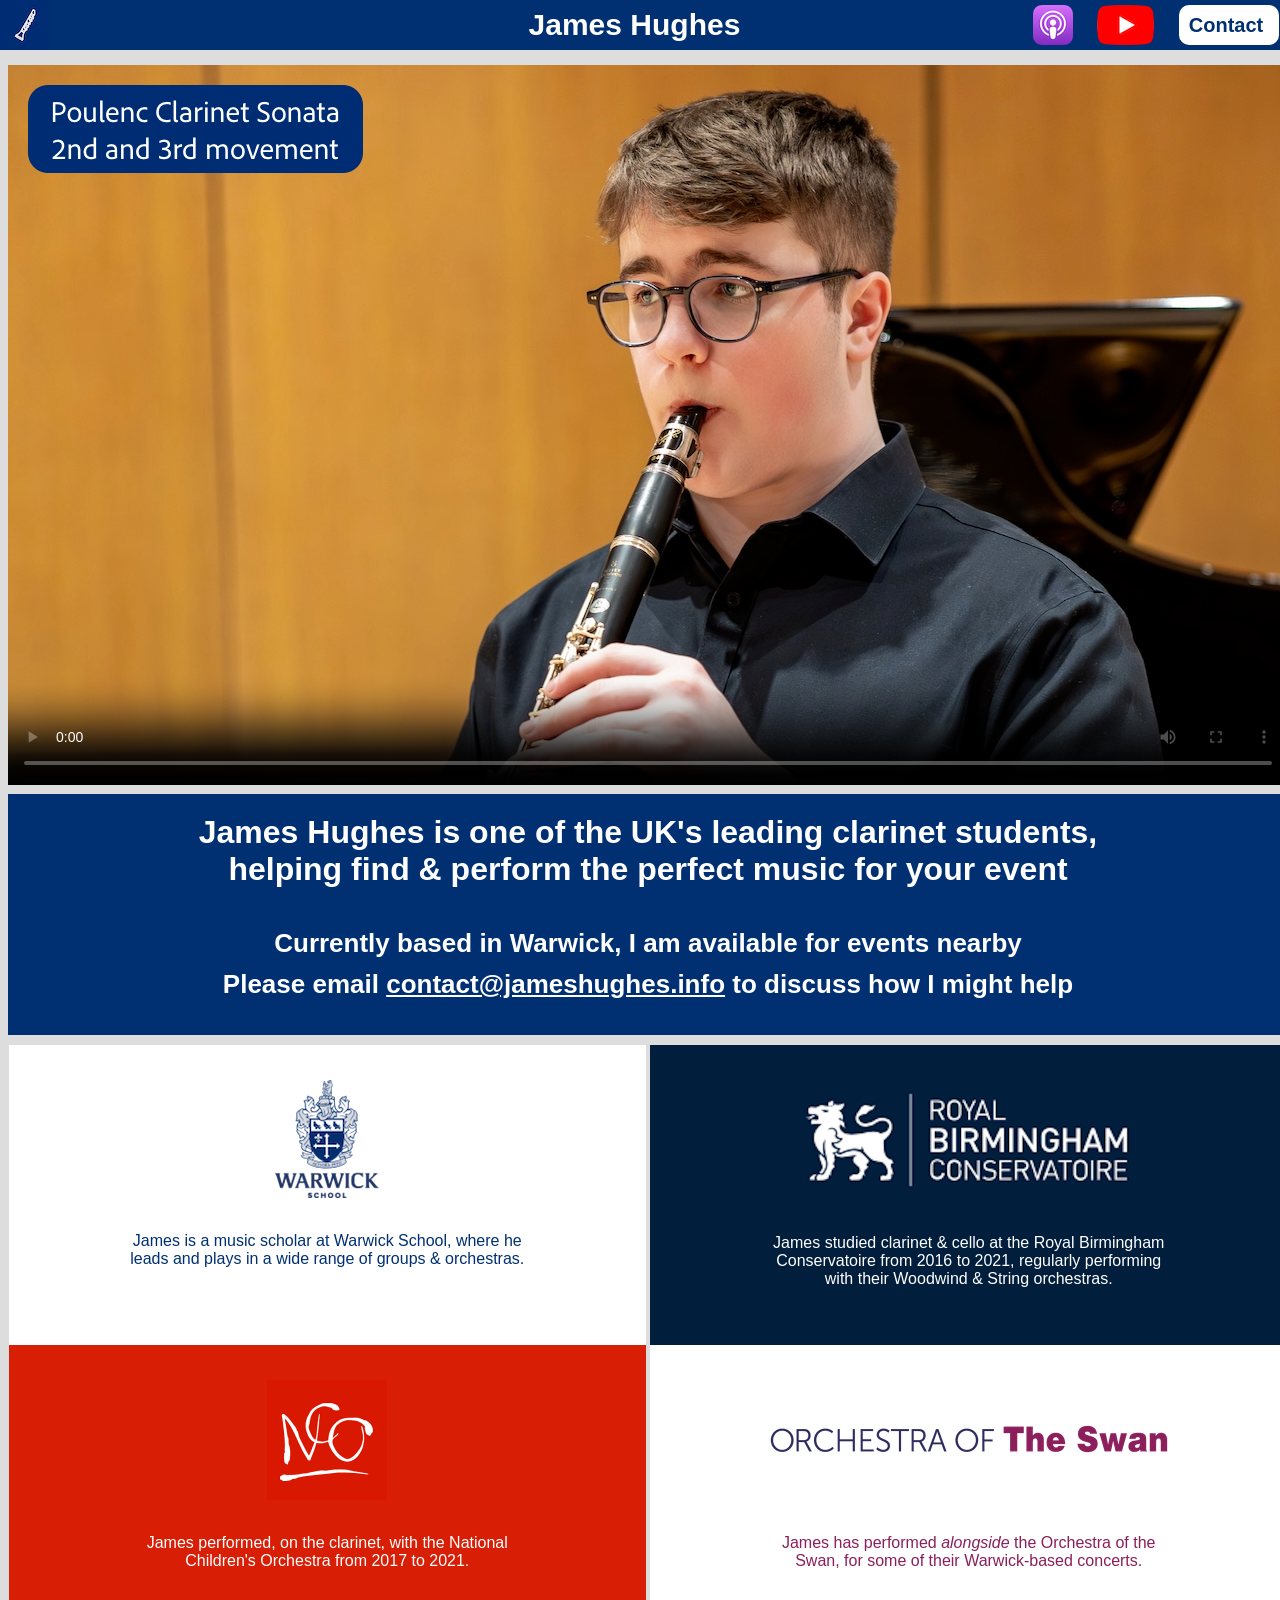
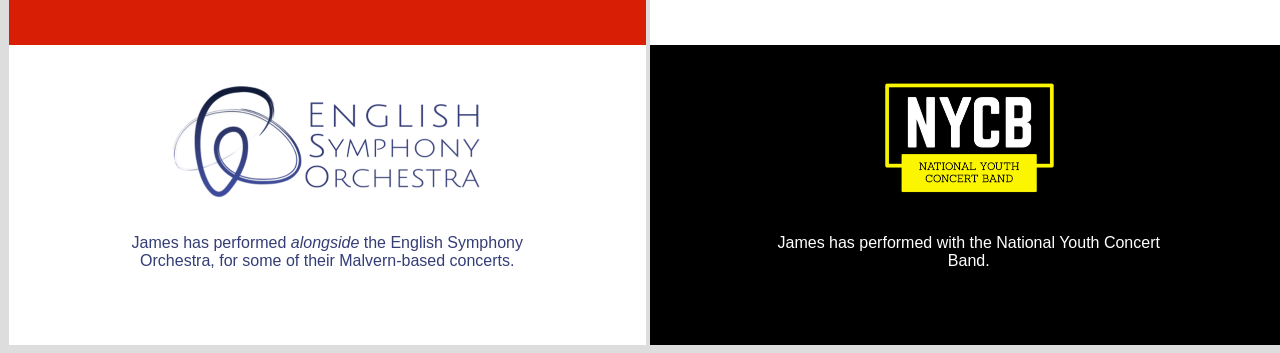
==== index.html @ 6728bf2e "Update index.html" ====
<!DOCTYPE html>
<html xmlns="http://www.w3.org/1999/xhtml" xml:lang="en-GB" lang="en-GB">
  <head>
    <link rel="stylesheet" href="css/base.css" type="text/css" />
    <meta name="apple-itunes-app" content="app-id=1554650100" />
    <meta name="apple-mobile-web-app-capable" content="yes" />
    <meta name="apple-mobile-web-app-status-bar-style" content="black" />
    <meta name="description"content="James Hughes is one of the UK's leading clarinet students, helping find & perform the perfect music for your event" />
    <meta name="keywords" content="clarinet player warwick, clarinet warwick, clarinettist warwick, james hughes" />
    <meta http-equiv="content-type" content="text/html; charset=utf-8" />
    <meta name="Author" content="James Hughes" />
    <meta name="viewport" content="width=1300" />
    <meta property="og:description" content="James Hughes is one of the UK's leading clarinet students, helping find & perform the perfect music for your event" />
    <meta property="og:image" content="https://www.jameshughes.info/images/artwork.png" />
    <meta property="og:site_name" content="James Hughes" />
    <meta property="og:title" content="James Hughes" />
    <meta property="og:url" content="https://www.jameshughes.info/" />
    <title>James Hughes: Warwick-based Clarinettist</title>
  </head>
  <body class="hero">
    <nav>
      <div>
        <a class="logo" href="/" title="Home">James Hughes</a>
        <h2>James Hughes</h2>
        <a class="podcast" href="https://podcasts.apple.com/gb/podcast/james-hughes-music/id1554650100" title="Podcast">Podcast</a>
        <a class="youtube" href="https://www.youtube.com/@JamesClarinet" title="See more videos...">YouTube</a>
        <a class="contact" href="mailto:contact@jameshughes.info" title="Contact via email...">Contact</a>
      </div>
    </nav>
    <main>
      <section class="strapline hero">
        <video width="1280" height="720" controls preload="metadata" poster="images/poster.png">
          <source src="videos/poulenc-fp184.m4v" type="video/mp4" />
        </video>
        <h1>James Hughes is one of the UK's leading clarinet students,<br />helping find & perform the perfect music for your event</h1>
        <h2 class="location">Currently based in Warwick, I am available for events nearby</h2>
        <h2 class="email">Please email <a href="mailto:contact@jameshughes.info" title="Contact via email">contact@jameshughes.info</a> to discuss how I might help</h2>
      </section>
      <section id="about">
        <ul>
          <li class="ws">
            <a href="https://www.warwickschool.org/" title="Warwick School">
              <img src="images/ws.png" width="104" height="118" alt="Warwick School" />
              <span>James is a music scholar at Warwick School, where he leads and plays in a wide range of groups &amp; orchestras.</span>
            </a>
          </li>
          <li class="rbc">
            <a href="https://www.bcu.ac.uk/conservatoire/music/juniors" title="Royal Birmingham Conservatoire">
              <img src="images/rbc-240.png" width="345" height="120" alt="Royal Birmingham Conservatoire" />
              <span>James studied clarinet &amp; cello at the Royal Birmingham Conservatoire from 2016 to 2021, regularly performing with their Woodwind &amp; String orchestras.</span>
            </a>
          </li>
          <li class="nco">
            <a href="https://www.nco.org.uk/" title="National Children's Orchestra">
              <img src="images/nco-240.png" width="120" height="120" alt="National Children's Orchestra" />
              <span>James performed, on the clarinet, with the National Children's Orchestra from 2017 to 2021.</span>
            </a>
          </li>
          <li class="oots">
            <a href="https://orchestraoftheswan.org/" title="Orchestra of the Swan">
              <img src="images/oots-240.png" width="400" height="120" alt="Orchestra of the Swan" />
              <span>James has performed <em>alongside</em> the Orchestra of the Swan, for some of their Warwick-based concerts.</span>
            </a>
          </li>
          <li class="eso">
            <a href="https://www.eso.co.uk/" title="English Symphony Orchestra">
              <img src="images/eso-240.png" width="320" height="120" alt="English Symphony Orchestra" />
              <span>James has performed <em>alongside</em> the English Symphony Orchestra, for some of their Malvern-based concerts.</span>
            </a>
          </li>
          <li class="nycb">
            <a href="https://www.nycb.co.uk/" title="National Youth Concert Band">
              <img src="images/nycb.png" width="214" height="120" alt="National Youth Concert Band" />
              <span>James has performed with the National Youth Concert Band.</span>
            </a>
          </li>
        </ul>
      </section>
    </main>
  </body>
</html>
---- css/base.css ----
body { background-color: #ddd; font-family: "Helvetica", "Helvetica Neue", "Arial", sans-serif; font-size: 16px; }
nav { background-color: #003072; display: block; height: 50px; line-height: 20px; position: absolute; top: 0; left: 0; width: 100%; }
nav a { display: inline-block; font-size: 20px; height: 20px; text-decoration: none; vertical-align: middle; }
nav a.logo { background-image: url(../images/clarinet-h1.png); background-position: center center; background-repeat: no-repeat; background-size: 50px 50px; height: 50px; margin: 0 430px 0 0; overflow: hidden; text-indent: 100%; white-space: nowrap; width: 50px; }
nav a.podcast { background-image: url(../images/podcast.png); background-position: center center; background-repeat: no-repeat; background-size: 40px 40px; height: 40px; margin: 0 20px 0 0; overflow: hidden; text-indent: 100%; white-space: nowrap; width: 40px; }
nav a.youtube { background-image: url(../images/youtube.png); background-position: center center; background-repeat: no-repeat; background-size: 57px 40px; height: 40px; margin: 0 20px 0 0; overflow: hidden; text-indent: 100%; white-space: nowrap; width: 57px; }
nav a.contact { background-color: #fff; border-radius: 10px; color: #003072; font-weight: bold; margin: 0 0; padding: 10px; width: 80px; }
nav h2 { color: #fff; display: inline-block; font-size: 30px; font-weight: bold; line-height: 40px; margin: 0 244px 0 0; text-align: center; vertical-align: middle; width: 300px; }
nav div { margin: 0 auto; width: 1280px; }
section { margin: 0 auto; width: 1280px; }
section video { margin: 5px 0; }
section.strapline { color: #fff; margin: 0 auto; padding: 25px 0 10px; text-align: center; width: 1280px; }
section.strapline h1 { background-color: #003072; font-size: 32px; margin: 0 auto; padding: 20px 0; }
section.strapline h2.location { background-color: #003072; font-size: 26px; margin: 0 auto; padding: 20px 0 0; }
section.strapline h2.email { background-color: #003072; font-size: 26px; margin: 0 auto; padding: 10px 0 35px; }
section.strapline h2 a { color: #fff; }
section.hero { margin: 35px auto 0; }
ul { list-style-type: none; margin: 0; padding: 0; text-align: center; }
li { background-color: #fff; display: inline-block; margin: 0; padding: 0; vertical-align: top; }
li.rbc { background-color: #011e3c; }
li.nco { background-color: #d81e05; }
li.nycb { background-color: #000; }
li a { display: inline-block; height: 300px; width: 637px; text-align: center; text-decoration: none; }
li a img { padding: 35px 0 0 0; }
li span { color: #fff; display: block; margin: 30px auto 0; width: 400px; }
li.ws span { color: #003072; }
li.oots span { color: #8b1f5b; }
li.eso span { color: #343d76; }
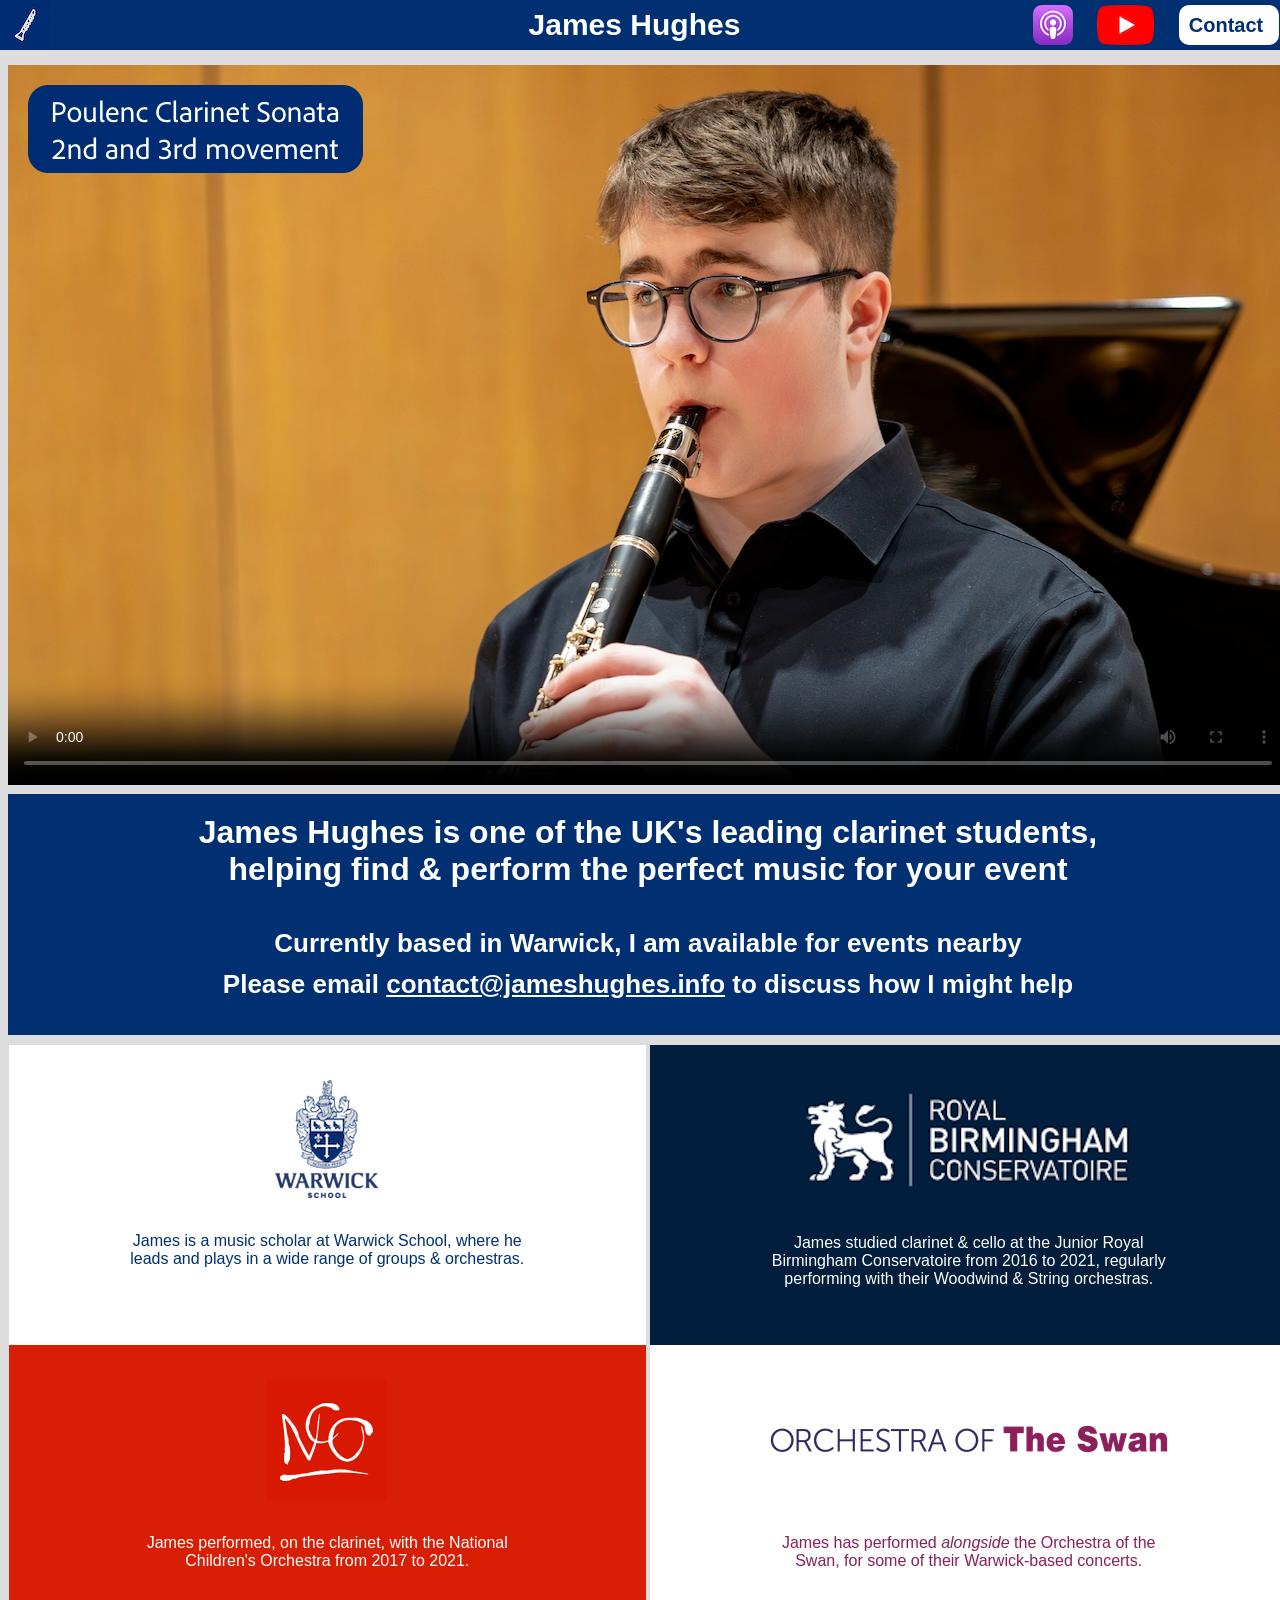
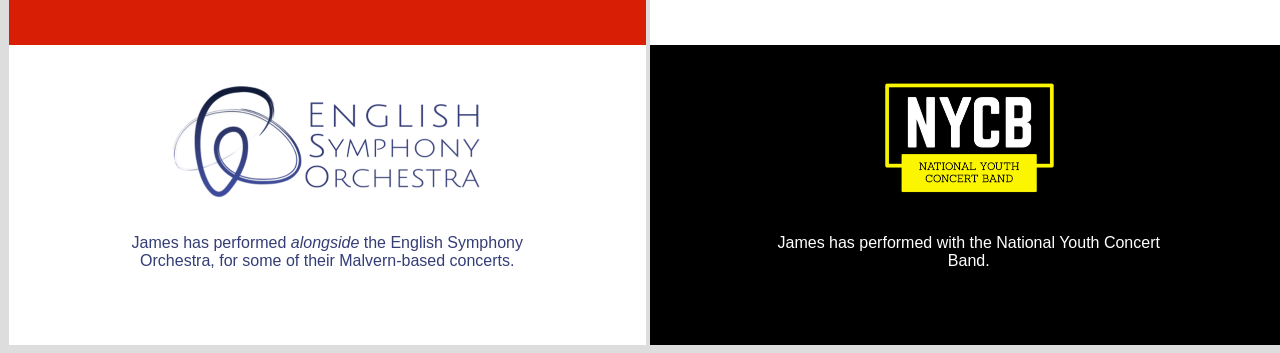
==== commit 15cd0544: "Update index.html" ====
--- a/index.html
+++ b/index.html
@@ -47,7 +47,7 @@
           <li class="rbc">
             <a href="https://www.bcu.ac.uk/conservatoire/music/juniors" title="Royal Birmingham Conservatoire">
               <img src="images/rbc-240.png" width="345" height="120" alt="Royal Birmingham Conservatoire" />
-              <span>James studied clarinet &amp; cello at the Royal Birmingham Conservatoire from 2016 to 2021, regularly performing with their Woodwind &amp; String orchestras.</span>
+              <span>James studied clarinet &amp; cello at the Junior Royal Birmingham Conservatoire from 2016 to 2021, regularly performing with their Woodwind &amp; String orchestras.</span>
             </a>
           </li>
           <li class="nco">
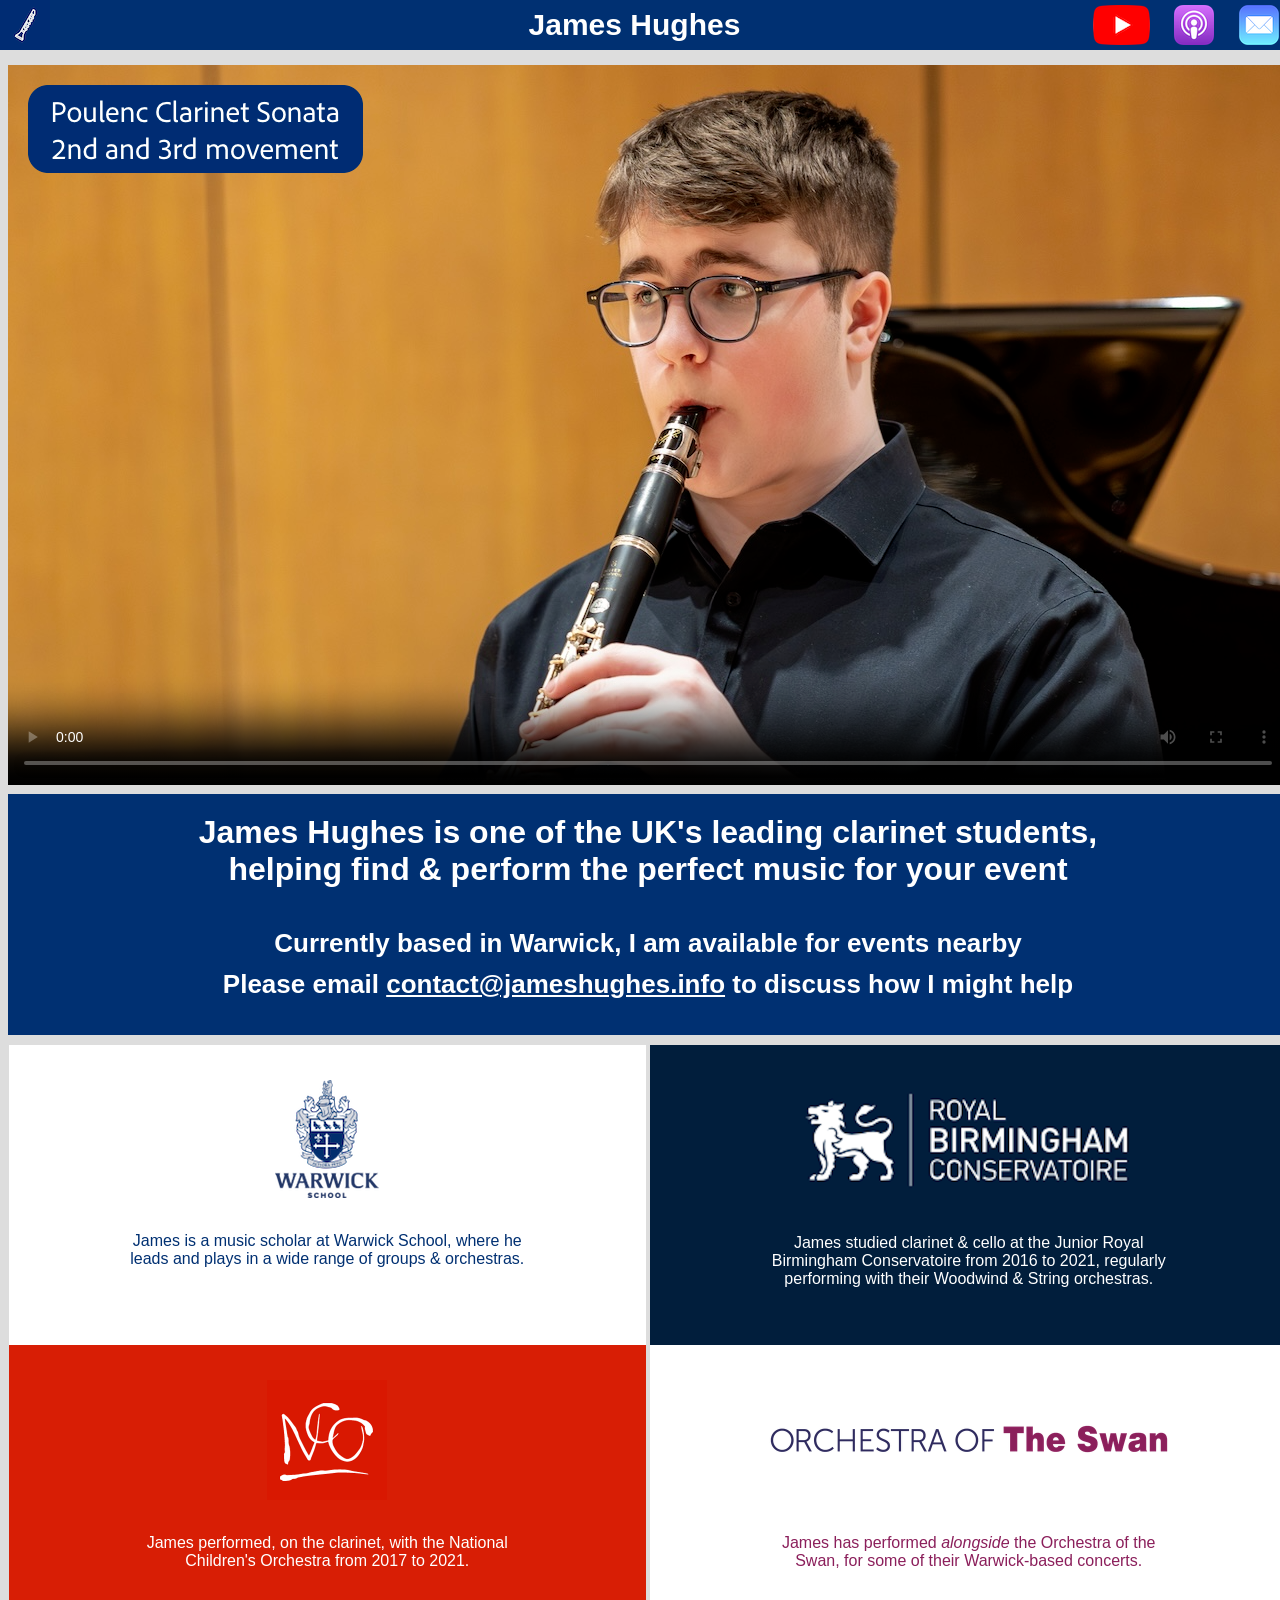
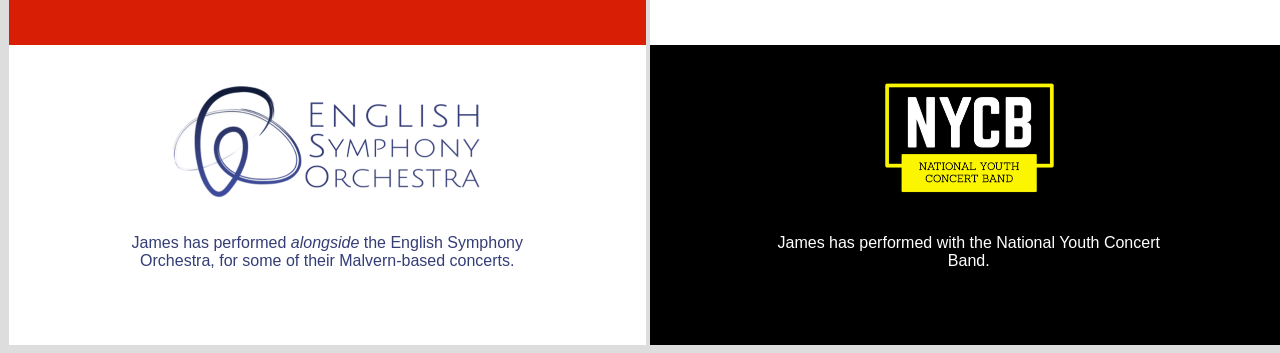
==== commit b6453afd: "Use mail icon" ====
--- a/index.html
+++ b/index.html
@@ -22,8 +22,8 @@
       <div>
         <a class="logo" href="/" title="Home">James Hughes</a>
         <h2>James Hughes</h2>
+        <a class="youtube" href="https://www.youtube.com/@JamesClarinet" title="See more videos...">YouTube</a>
         <a class="podcast" href="https://podcasts.apple.com/gb/podcast/james-hughes-music/id1554650100" title="Podcast">Podcast</a>
-        <a class="youtube" href="https://www.youtube.com/@JamesClarinet" title="See more videos...">YouTube</a>
         <a class="contact" href="mailto:contact@jameshughes.info" title="Contact via email...">Contact</a>
       </div>
     </nav>
--- a/css/base.css
+++ b/css/base.css
@@ -4,8 +4,8 @@
 nav a.logo { background-image: url(../images/clarinet-h1.png); background-position: center center; background-repeat: no-repeat; background-size: 50px 50px; height: 50px; margin: 0 430px 0 0; overflow: hidden; text-indent: 100%; white-space: nowrap; width: 50px; }
 nav a.podcast { background-image: url(../images/podcast.png); background-position: center center; background-repeat: no-repeat; background-size: 40px 40px; height: 40px; margin: 0 20px 0 0; overflow: hidden; text-indent: 100%; white-space: nowrap; width: 40px; }
 nav a.youtube { background-image: url(../images/youtube.png); background-position: center center; background-repeat: no-repeat; background-size: 57px 40px; height: 40px; margin: 0 20px 0 0; overflow: hidden; text-indent: 100%; white-space: nowrap; width: 57px; }
-nav a.contact { background-color: #fff; border-radius: 10px; color: #003072; font-weight: bold; margin: 0 0; padding: 10px; width: 80px; }
-nav h2 { color: #fff; display: inline-block; font-size: 30px; font-weight: bold; line-height: 40px; margin: 0 244px 0 0; text-align: center; vertical-align: middle; width: 300px; }
+nav a.contact { background-image: url(../images/mail.png); background-position: center center; background-repeat: no-repeat; background-size: 40px 40px; height: 40px; margin: 0 0; overflow: hidden; text-indent: 100%; white-space: nowrap; width: 40px; }
+nav h2 { color: #fff; display: inline-block; font-size: 30px; font-weight: bold; line-height: 40px; margin: 0 304px 0 0; text-align: center; vertical-align: middle; width: 300px; }
 nav div { margin: 0 auto; width: 1280px; }
 section { margin: 0 auto; width: 1280px; }
 section video { margin: 5px 0; }
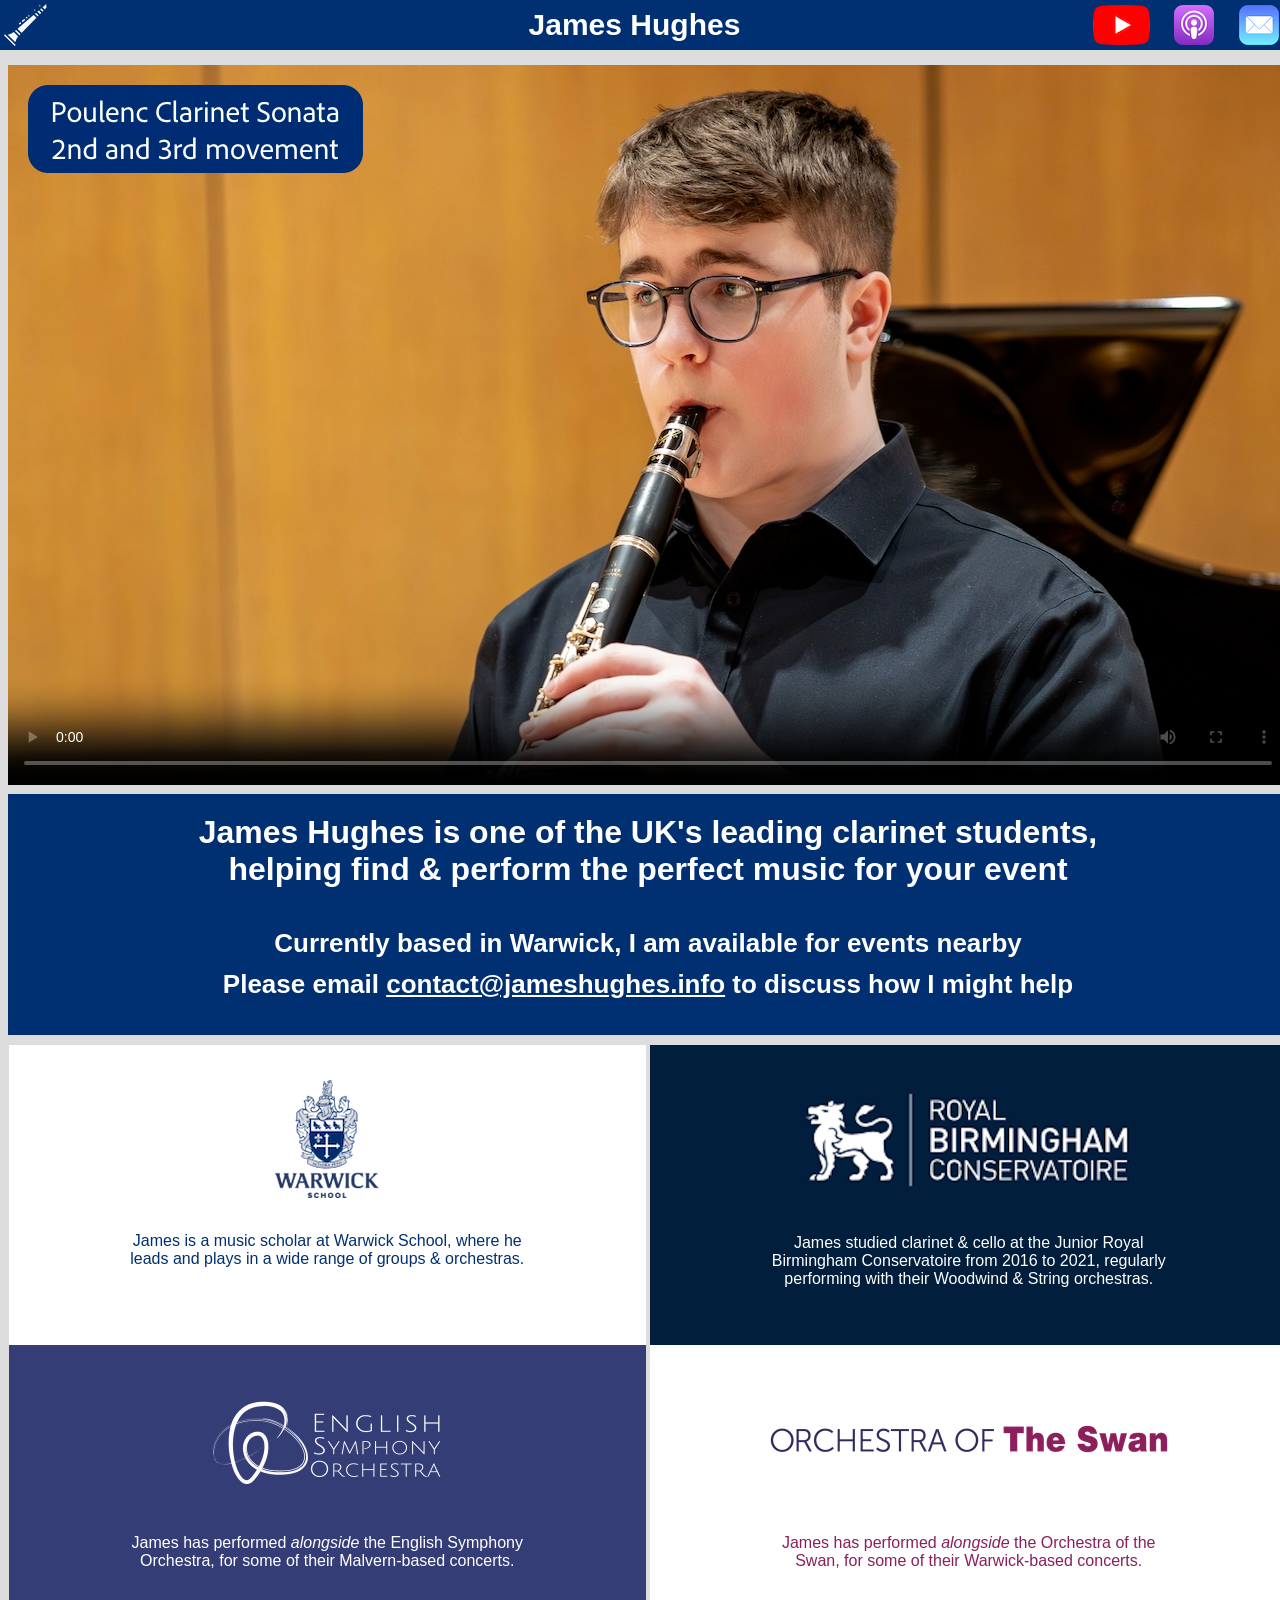
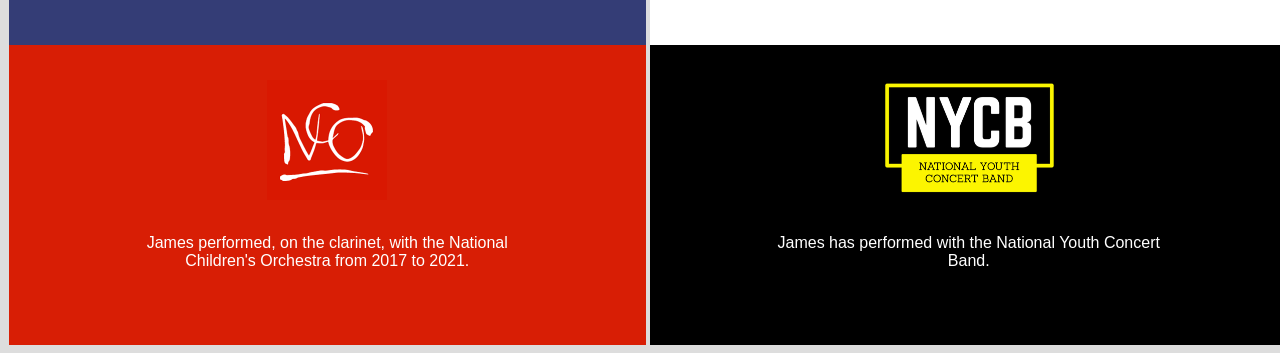
==== commit 34ee0068: "Updates" ====
--- a/index.html
+++ b/index.html
@@ -44,16 +44,24 @@
               <span>James is a music scholar at Warwick School, where he leads and plays in a wide range of groups &amp; orchestras.</span>
             </a>
           </li>
+          <!--
+          <li class="gsmd">
+            <a href="https://www.gsmd.ac.uk/study-with-guildhall/music/bmus-bachelor-of-music-honours-degree#paragraph-6361-title" title="Guildhall">
+              <img src="images/gsmd.png" width="214" height="120" alt="Guildhall" />
+              <span>James is currently reading Music, as a classical clarinettist, at the Guildhall School of Music &amp; Drama.</span>
+            </a>
+          </li>
+          -->
           <li class="rbc">
             <a href="https://www.bcu.ac.uk/conservatoire/music/juniors" title="Royal Birmingham Conservatoire">
               <img src="images/rbc-240.png" width="345" height="120" alt="Royal Birmingham Conservatoire" />
               <span>James studied clarinet &amp; cello at the Junior Royal Birmingham Conservatoire from 2016 to 2021, regularly performing with their Woodwind &amp; String orchestras.</span>
             </a>
           </li>
-          <li class="nco">
-            <a href="https://www.nco.org.uk/" title="National Children's Orchestra">
-              <img src="images/nco-240.png" width="120" height="120" alt="National Children's Orchestra" />
-              <span>James performed, on the clarinet, with the National Children's Orchestra from 2017 to 2021.</span>
+          <li class="eso">
+            <a href="https://www.eso.co.uk/" title="English Symphony Orchestra">
+              <img src="images/eso-240.png" width="238" height="120" alt="English Symphony Orchestra" />
+              <span>James has performed <em>alongside</em> the English Symphony Orchestra, for some of their Malvern-based concerts.</span>
             </a>
           </li>
           <li class="oots">
@@ -62,10 +70,10 @@
               <span>James has performed <em>alongside</em> the Orchestra of the Swan, for some of their Warwick-based concerts.</span>
             </a>
           </li>
-          <li class="eso">
-            <a href="https://www.eso.co.uk/" title="English Symphony Orchestra">
-              <img src="images/eso-240.png" width="320" height="120" alt="English Symphony Orchestra" />
-              <span>James has performed <em>alongside</em> the English Symphony Orchestra, for some of their Malvern-based concerts.</span>
+          <li class="nco">
+            <a href="https://www.nco.org.uk/" title="National Children's Orchestra">
+              <img src="images/nco-240.png" width="120" height="120" alt="National Children's Orchestra" />
+              <span>James performed, on the clarinet, with the National Children's Orchestra from 2017 to 2021.</span>
             </a>
           </li>
           <li class="nycb">
--- a/css/base.css
+++ b/css/base.css
@@ -25,4 +25,4 @@
 li span { color: #fff; display: block; margin: 30px auto 0; width: 400px; }
 li.ws span { color: #003072; }
 li.oots span { color: #8b1f5b; }
-li.eso span { color: #343d76; }
+li.eso { background-color: #343d76; }
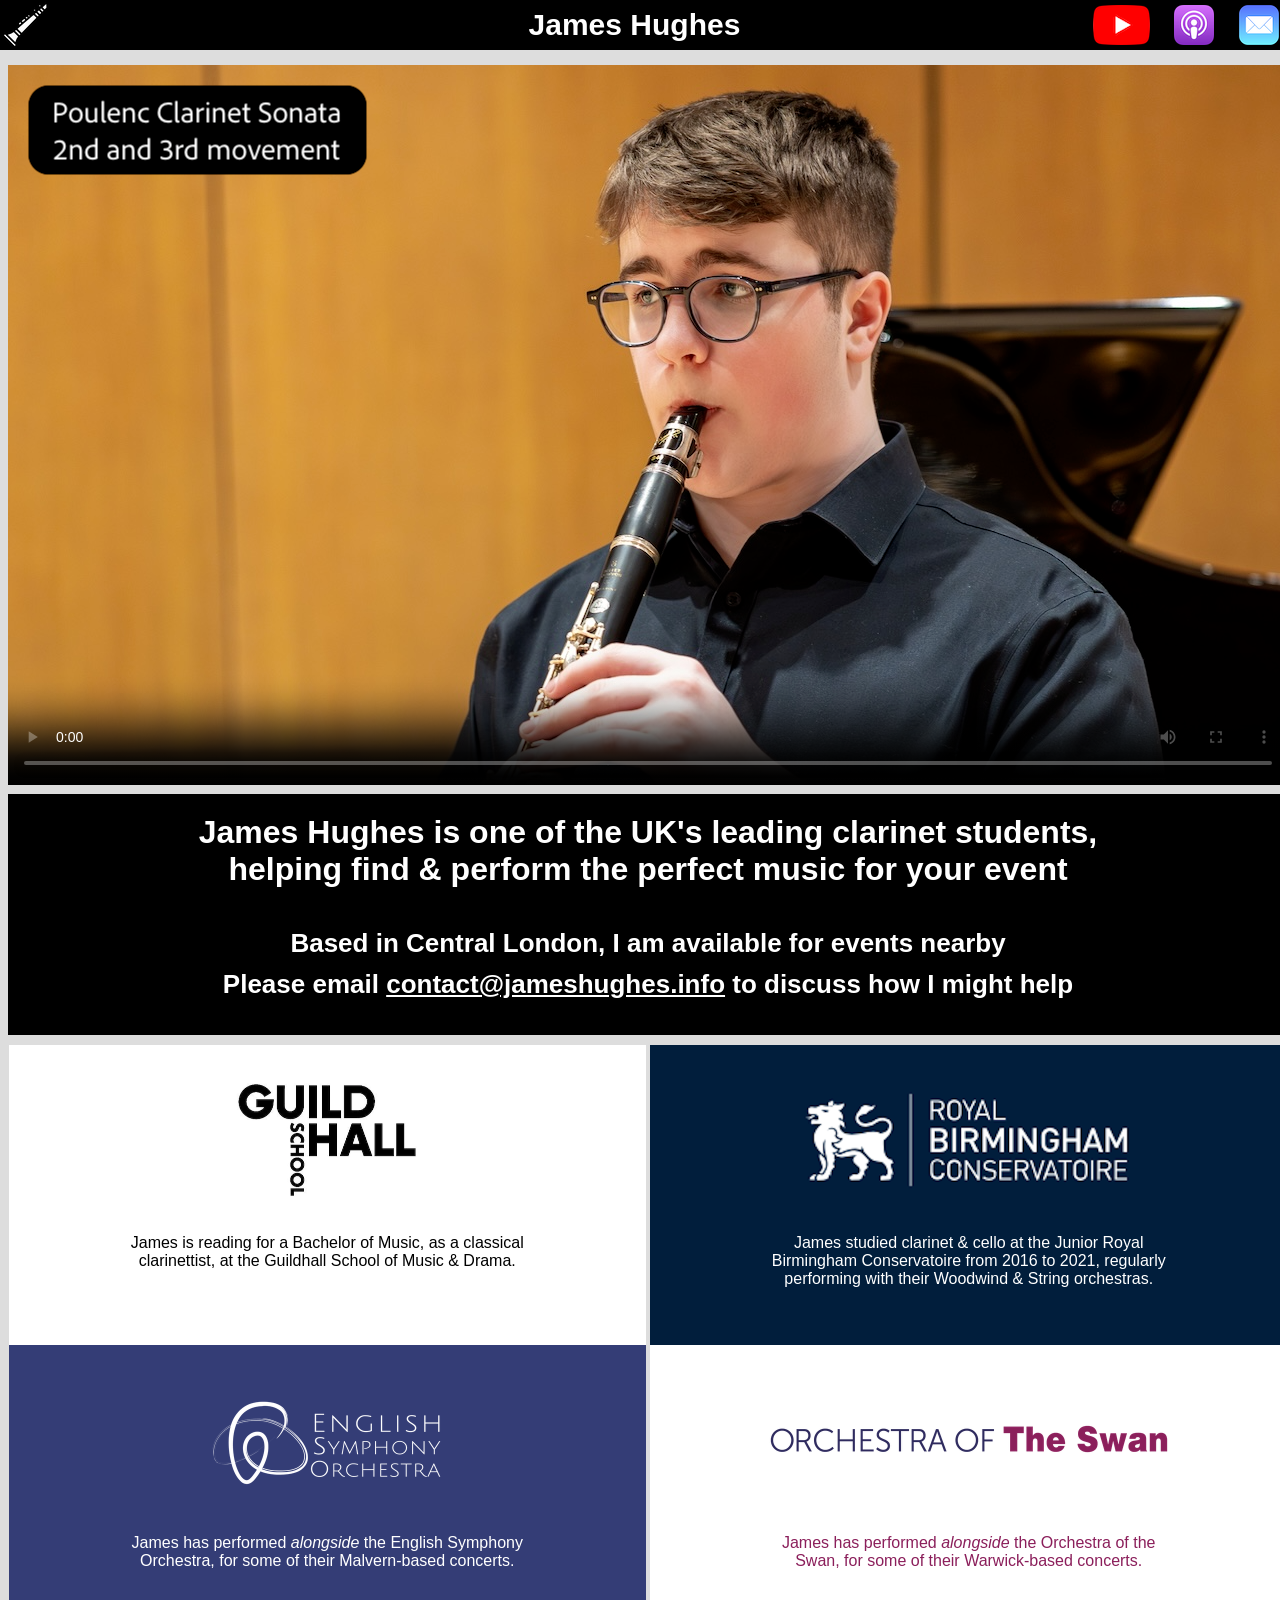
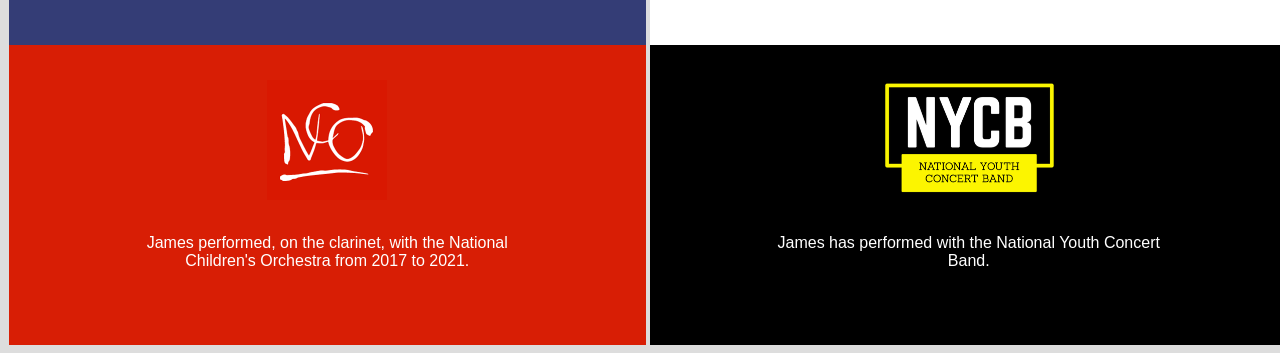
==== commit 5a262a66: "GSMD" ====
--- a/index.html
+++ b/index.html
@@ -33,25 +33,17 @@
           <source src="videos/poulenc-fp184.m4v" type="video/mp4" />
         </video>
         <h1>James Hughes is one of the UK's leading clarinet students,<br />helping find & perform the perfect music for your event</h1>
-        <h2 class="location">Currently based in Warwick, I am available for events nearby</h2>
+        <h2 class="location">Based in Central London, I am available for events nearby</h2>
         <h2 class="email">Please email <a href="mailto:contact@jameshughes.info" title="Contact via email">contact@jameshughes.info</a> to discuss how I might help</h2>
       </section>
       <section id="about">
         <ul>
-          <li class="ws">
-            <a href="https://www.warwickschool.org/" title="Warwick School">
-              <img src="images/ws.png" width="104" height="118" alt="Warwick School" />
-              <span>James is a music scholar at Warwick School, where he leads and plays in a wide range of groups &amp; orchestras.</span>
+          <li class="gsmd">
+            <a href="https://www.gsmd.ac.uk/study-with-guildhall/music/bmus-bachelor-of-music-honours-degree" title="Guildhall">
+              <img src="images/gsmd.png" width="214" height="120" alt="Guildhall" />
+              <span>James is reading for a Bachelor of Music, as a classical clarinettist, at the Guildhall School of Music &amp; Drama.</span>
             </a>
           </li>
-          <!--
-          <li class="gsmd">
-            <a href="https://www.gsmd.ac.uk/study-with-guildhall/music/bmus-bachelor-of-music-honours-degree#paragraph-6361-title" title="Guildhall">
-              <img src="images/gsmd.png" width="214" height="120" alt="Guildhall" />
-              <span>James is currently reading Music, as a classical clarinettist, at the Guildhall School of Music &amp; Drama.</span>
-            </a>
-          </li>
-          -->
           <li class="rbc">
             <a href="https://www.bcu.ac.uk/conservatoire/music/juniors" title="Royal Birmingham Conservatoire">
               <img src="images/rbc-240.png" width="345" height="120" alt="Royal Birmingham Conservatoire" />
--- a/css/base.css
+++ b/css/base.css
@@ -1,5 +1,5 @@
 body { background-color: #ddd; font-family: "Helvetica", "Helvetica Neue", "Arial", sans-serif; font-size: 16px; }
-nav { background-color: #003072; display: block; height: 50px; line-height: 20px; position: absolute; top: 0; left: 0; width: 100%; }
+nav { background-color: #000; display: block; height: 50px; line-height: 20px; position: absolute; top: 0; left: 0; width: 100%; }
 nav a { display: inline-block; font-size: 20px; height: 20px; text-decoration: none; vertical-align: middle; }
 nav a.logo { background-image: url(../images/clarinet-h1.png); background-position: center center; background-repeat: no-repeat; background-size: 50px 50px; height: 50px; margin: 0 430px 0 0; overflow: hidden; text-indent: 100%; white-space: nowrap; width: 50px; }
 nav a.podcast { background-image: url(../images/podcast.png); background-position: center center; background-repeat: no-repeat; background-size: 40px 40px; height: 40px; margin: 0 20px 0 0; overflow: hidden; text-indent: 100%; white-space: nowrap; width: 40px; }
@@ -9,10 +9,10 @@
 nav div { margin: 0 auto; width: 1280px; }
 section { margin: 0 auto; width: 1280px; }
 section video { margin: 5px 0; }
-section.strapline { color: #fff; margin: 0 auto; padding: 25px 0 10px; text-align: center; width: 1280px; }
-section.strapline h1 { background-color: #003072; font-size: 32px; margin: 0 auto; padding: 20px 0; }
-section.strapline h2.location { background-color: #003072; font-size: 26px; margin: 0 auto; padding: 20px 0 0; }
-section.strapline h2.email { background-color: #003072; font-size: 26px; margin: 0 auto; padding: 10px 0 35px; }
+section.strapline { background-color: transparent; color: #fff; margin: 0 auto; padding: 25px 0 10px; text-align: center; width: 1280px; }
+section.strapline h1 { background-color: #000; font-size: 32px; margin: 0 auto; padding: 20px 0; }
+section.strapline h2.location { background-color: #000; font-size: 26px; margin: 0 auto; padding: 20px 0 0; }
+section.strapline h2.email { background-color: #000; font-size: 26px; margin: 0 auto; padding: 10px 0 35px; }
 section.strapline h2 a { color: #fff; }
 section.hero { margin: 35px auto 0; }
 ul { list-style-type: none; margin: 0; padding: 0; text-align: center; }
@@ -23,6 +23,6 @@
 li a { display: inline-block; height: 300px; width: 637px; text-align: center; text-decoration: none; }
 li a img { padding: 35px 0 0 0; }
 li span { color: #fff; display: block; margin: 30px auto 0; width: 400px; }
-li.ws span { color: #003072; }
+li.gsmd span { color: #000; }
 li.oots span { color: #8b1f5b; }
 li.eso { background-color: #343d76; }
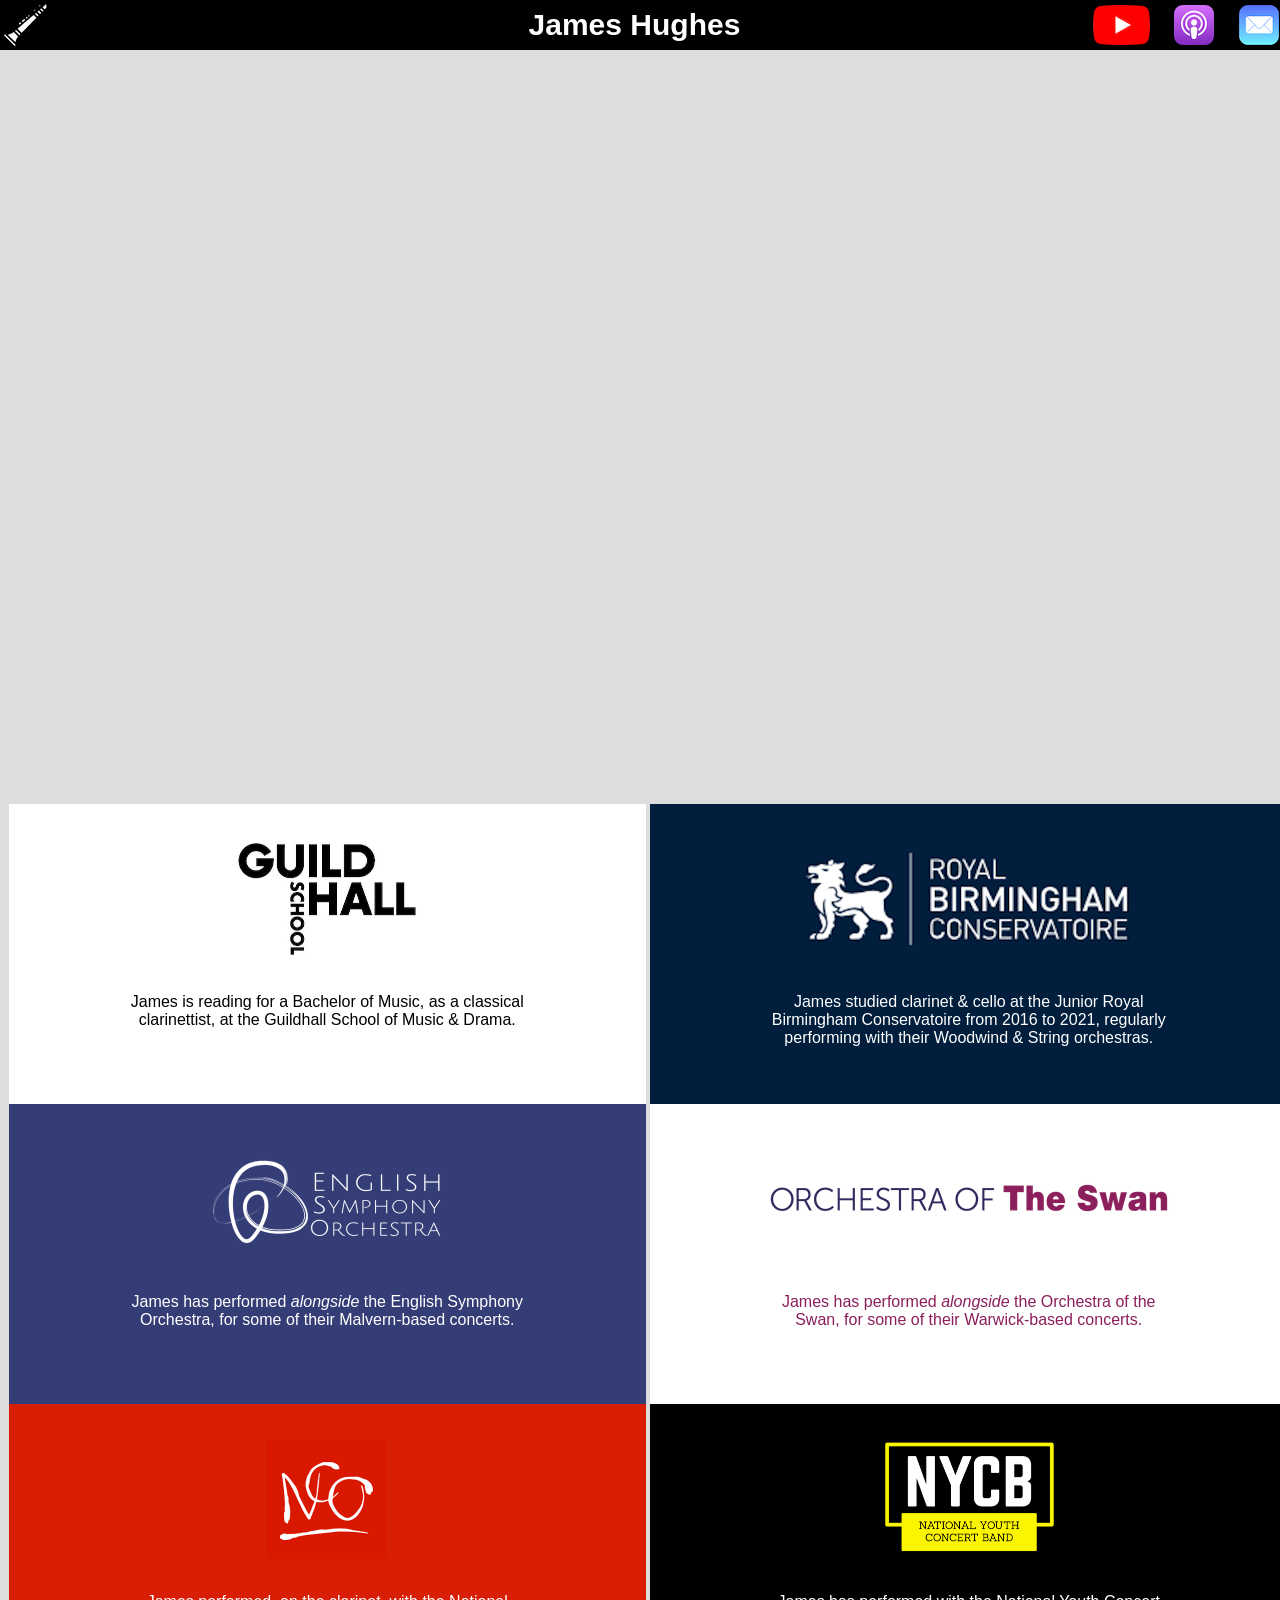
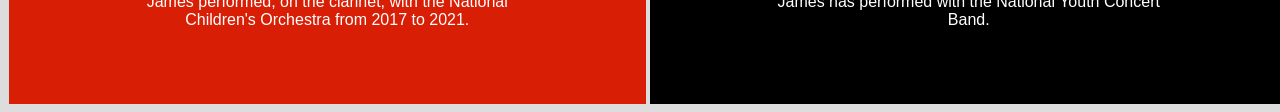
==== commit 90b03bb7: "Updates" ====
--- a/index.html
+++ b/index.html
@@ -6,7 +6,7 @@
     <meta name="apple-mobile-web-app-capable" content="yes" />
     <meta name="apple-mobile-web-app-status-bar-style" content="black" />
     <meta name="description"content="James Hughes is one of the UK's leading clarinet students, helping find & perform the perfect music for your event" />
-    <meta name="keywords" content="clarinet player warwick, clarinet warwick, clarinettist warwick, james hughes" />
+    <meta name="keywords" content="clarinet player london, clarinet london, clarinettist london, clarinet guildhall, clarinettist guildhall, james hughes" />
     <meta http-equiv="content-type" content="text/html; charset=utf-8" />
     <meta name="Author" content="James Hughes" />
     <meta name="viewport" content="width=1300" />
@@ -15,7 +15,22 @@
     <meta property="og:site_name" content="James Hughes" />
     <meta property="og:title" content="James Hughes" />
     <meta property="og:url" content="https://www.jameshughes.info/" />
-    <title>James Hughes: Warwick-based Clarinettist</title>
+	<script>
+		function hideHero() {
+			var heroVideo = document.getElementById('heroVideo');
+			var poulencDiv = document.getElementById('poulenc');
+			heroVideo.removeEventListener("ended", hideHero);
+			heroVideo.remove();
+			poulencDiv.style.display = 'block';
+		}
+
+		window.onload = function() {
+			var heroVideo = document.getElementById('heroVideo');
+			var poulencDiv = document.getElementById('poulenc');
+			heroVideo.addEventListener("ended", hideHero, false);
+		}
+	</script>
+    <title>James Hughes: Classical Clarinettist</title>
   </head>
   <body class="hero">
     <nav>
@@ -29,12 +44,17 @@
     </nav>
     <main>
       <section class="strapline hero">
-        <video width="1280" height="720" controls preload="metadata" poster="images/poster.png">
-          <source src="videos/poulenc-fp184.m4v" type="video/mp4" />
-        </video>
-        <h1>James Hughes is one of the UK's leading clarinet students,<br />helping find & perform the perfect music for your event</h1>
-        <h2 class="location">Based in Central London, I am available for events nearby</h2>
-        <h2 class="email">Please email <a href="mailto:contact@jameshughes.info" title="Contact via email">contact@jameshughes.info</a> to discuss how I might help</h2>
+       	<video id="heroVideo" width="1280" height="720" autoplay muted playsinline>
+       		<source src="videos/hero.m4v" type="video/mp4" />
+       	</video>
+		<div id="poulenc" style="display: none;">
+	        <video width="1280" height="720" controls preload="metadata" poster="images/poster.png">
+    	      <source src="videos/poulenc-fp184.m4v" type="video/mp4" />
+        	</video>
+	        <h1>James Hughes is one of the UK's leading clarinet students</h1>
+   		    <h2 class="location">Based in Central London, I am available for events nearby</h2>
+       		<h2 class="email">Please email <a href="mailto:contact@jameshughes.info" title="Contact via email">contact@jameshughes.info</a> to discuss how I might help</h2>
+		</div>
       </section>
       <section id="about">
         <ul>
